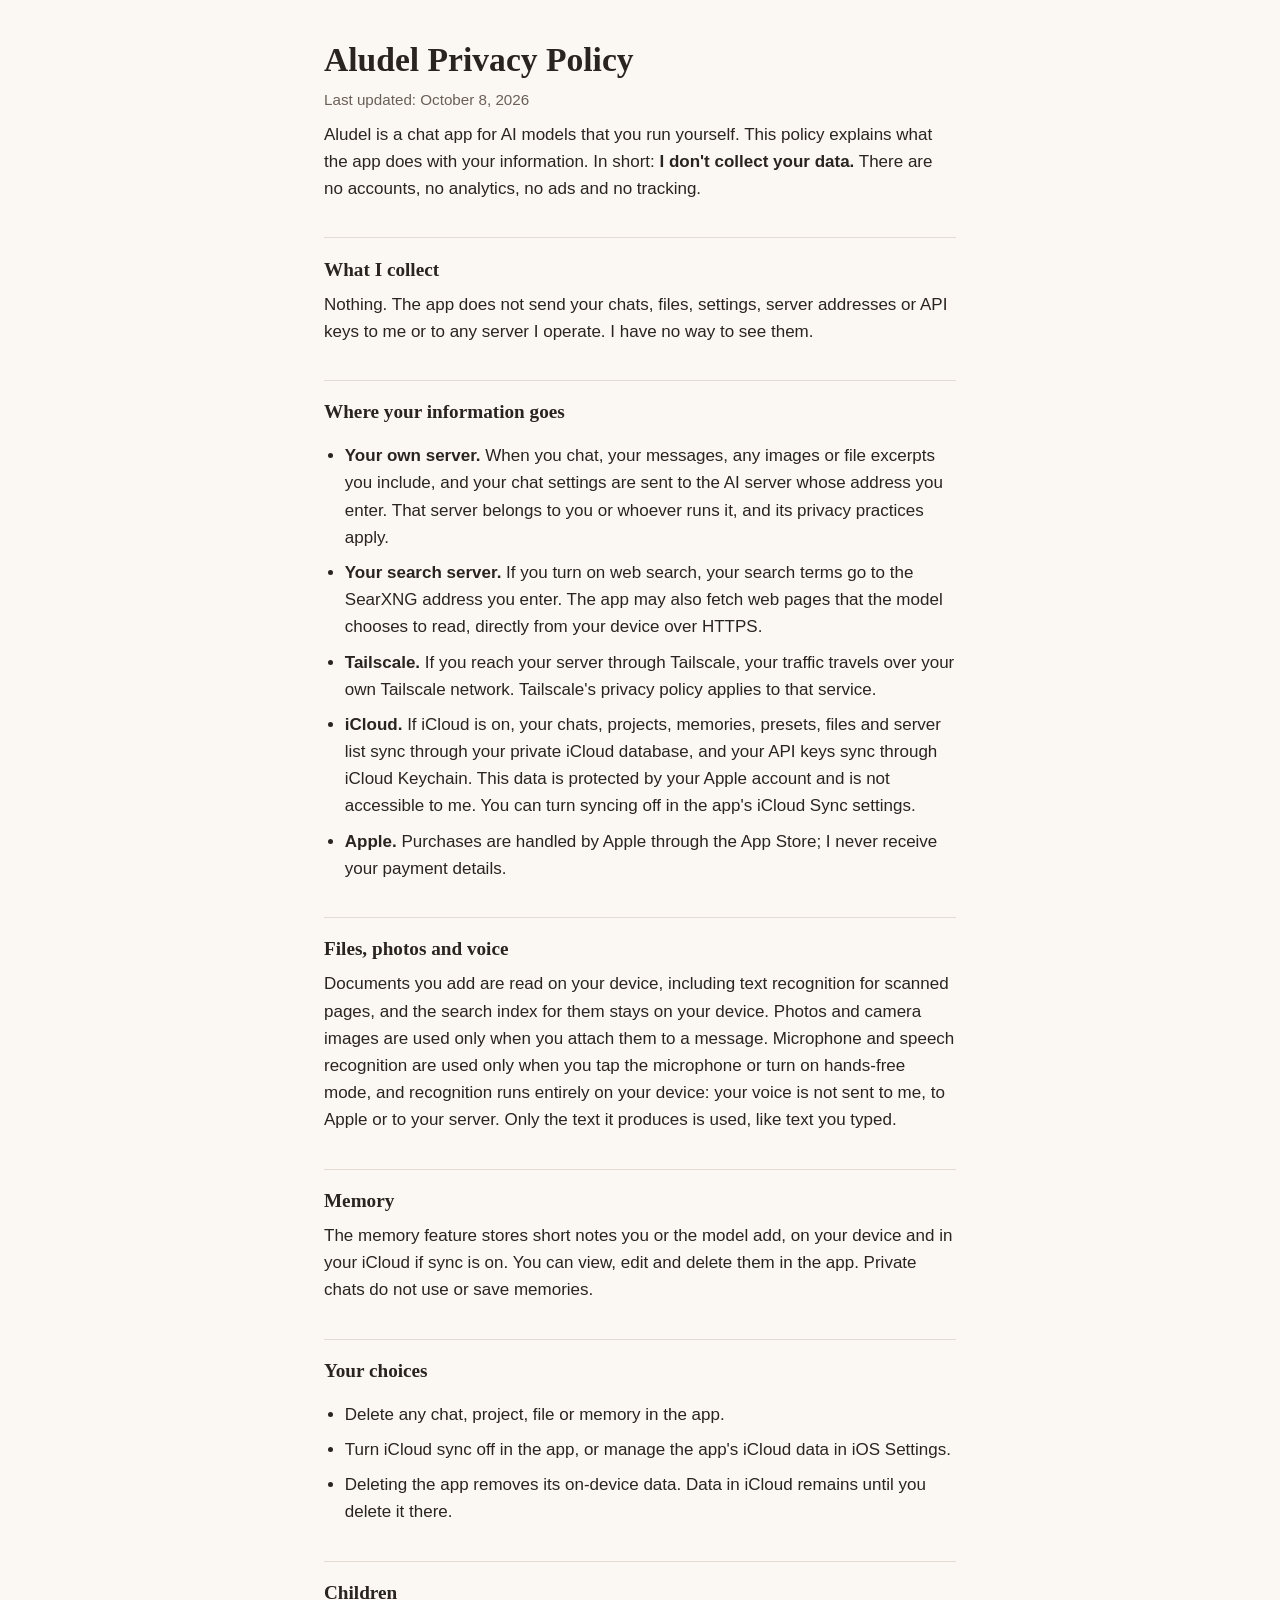
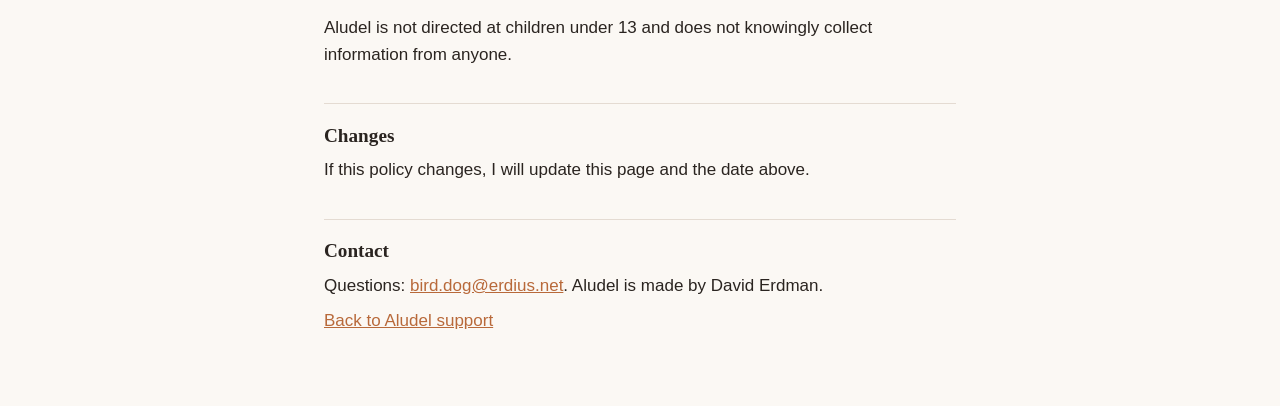
==== privacy/index.html @ 83236179 "Aludel support and privacy pages Co-Authored-By: Claude Sonnet 5.5 <noreply@anthropic.com> Claude-Se" ====
<!doctype html>
<html lang="en">
<head>
<meta charset="utf-8">
<meta name="viewport" content="width=device-width, initial-scale=1">
<title>Aludel Privacy Policy</title>
<link rel="stylesheet" href="../style.css">
</head>
<body>
<main>
<h1>Aludel Privacy Policy</h1>
<p class="muted">Last updated: October 8, 2026</p>

<p>Aludel is a chat app for AI models that you run yourself. This policy explains what the app does with your information. In short: <strong>I don't collect your data.</strong> There are no accounts, no analytics, no ads and no tracking.</p>

<h2>What I collect</h2>
<p>Nothing. The app does not send your chats, files, settings, server addresses or API keys to me or to any server I operate. I have no way to see them.</p>

<h2>Where your information goes</h2>
<ul>
<li><strong>Your own server.</strong> When you chat, your messages, any images or file excerpts you include, and your chat settings are sent to the AI server whose address you enter. That server belongs to you or whoever runs it, and its privacy practices apply.</li>
<li><strong>Your search server.</strong> If you turn on web search, your search terms go to the SearXNG address you enter. The app may also fetch web pages that the model chooses to read, directly from your device over HTTPS.</li>
<li><strong>Tailscale.</strong> If you reach your server through Tailscale, your traffic travels over your own Tailscale network. Tailscale's privacy policy applies to that service.</li>
<li><strong>iCloud.</strong> If iCloud is on, your chats, projects, memories, presets, files and server list sync through your private iCloud database, and your API keys sync through iCloud Keychain. This data is protected by your Apple account and is not accessible to me. You can turn syncing off in the app's iCloud Sync settings.</li>
<li><strong>Apple.</strong> Purchases are handled by Apple through the App Store; I never receive your payment details.</li>
</ul>

<h2>Files, photos and voice</h2>
<p>Documents you add are read on your device, including text recognition for scanned pages, and the search index for them stays on your device. Photos and camera images are used only when you attach them to a message. Microphone and speech recognition are used only when you tap the microphone or turn on hands-free mode, and recognition runs entirely on your device: your voice is not sent to me, to Apple or to your server. Only the text it produces is used, like text you typed.</p>

<h2>Memory</h2>
<p>The memory feature stores short notes you or the model add, on your device and in your iCloud if sync is on. You can view, edit and delete them in the app. Private chats do not use or save memories.</p>

<h2>Your choices</h2>
<ul>
<li>Delete any chat, project, file or memory in the app.</li>
<li>Turn iCloud sync off in the app, or manage the app's iCloud data in iOS Settings.</li>
<li>Deleting the app removes its on-device data. Data in iCloud remains until you delete it there.</li>
</ul>

<h2>Children</h2>
<p>Aludel is not directed at children under 13 and does not knowingly collect information from anyone.</p>

<h2>Changes</h2>
<p>If this policy changes, I will update this page and the date above.</p>

<h2>Contact</h2>
<p>Questions: <a href="mailto:bird.dog@erdius.net">bird.dog@erdius.net</a>. Aludel is made by David Erdman.</p>

<p><a href="../">Back to Aludel support</a></p>
</main>
</body>
</html>
---- style.css ----
:root { --bg:#fbf8f4; --fg:#2a2420; --muted:#6b5f57; --accent:#b8693a; --rule:#e4dbd2; }
@media (prefers-color-scheme: dark) { :root { --bg:#14161d; --fg:#ece6df; --muted:#a79c92; --accent:#e0985f; --rule:#2c2f3a; } }
* { box-sizing: border-box; }
body { margin:0; background:var(--bg); color:var(--fg); font:17px/1.6 -apple-system, "SF Pro Text", "Helvetica Neue", Arial, sans-serif; }
main { max-width: 42rem; margin: 0 auto; padding: 2.5rem 1.25rem 4rem; }
h1 { font: 600 2.1rem/1.2 "New York", Georgia, serif; margin: 0 0 .25rem; }
h2 { font: 600 1.2rem/1.3 "New York", Georgia, serif; margin: 2.2rem 0 .4rem; padding-top: 1.2rem; border-top: 1px solid var(--rule); }
p, li { margin: .5rem 0; }
.muted { color: var(--muted); font-size: .95rem; }
a { color: var(--accent); }
ul { padding-left: 1.3rem; }
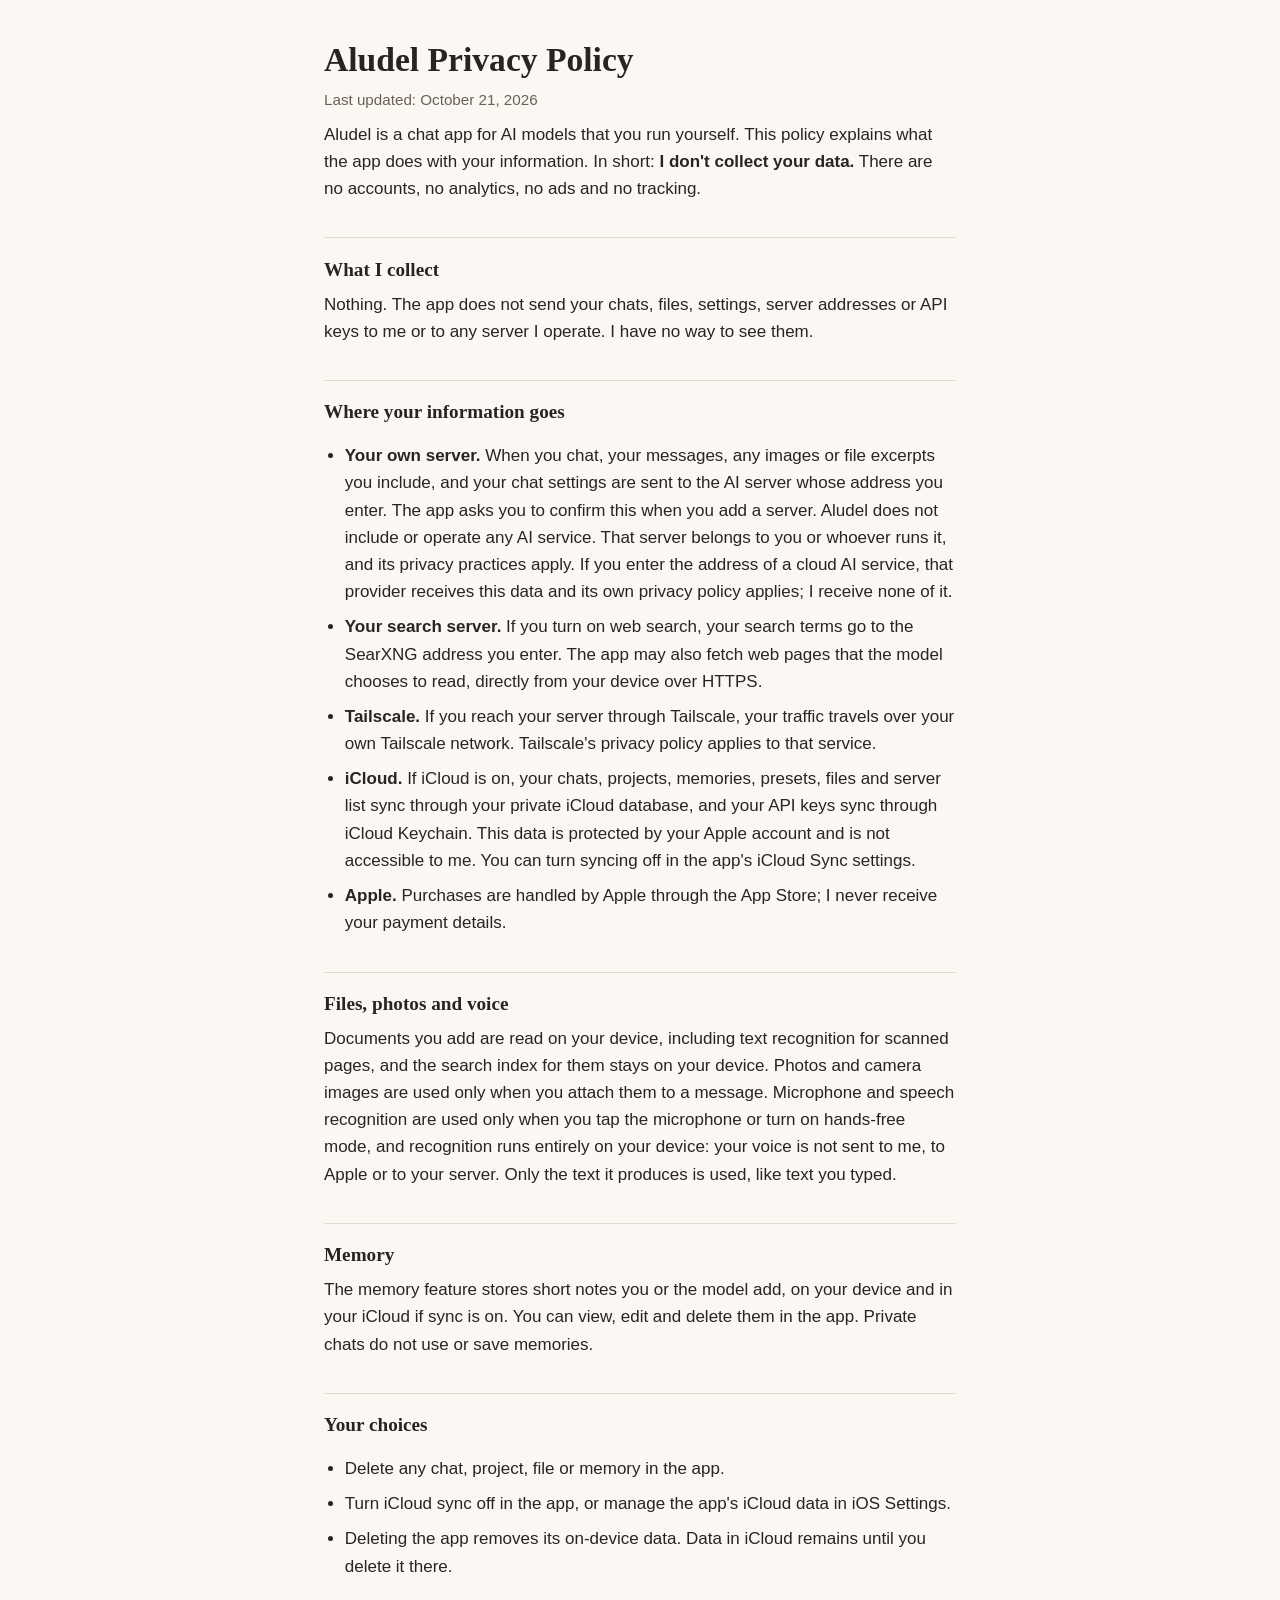
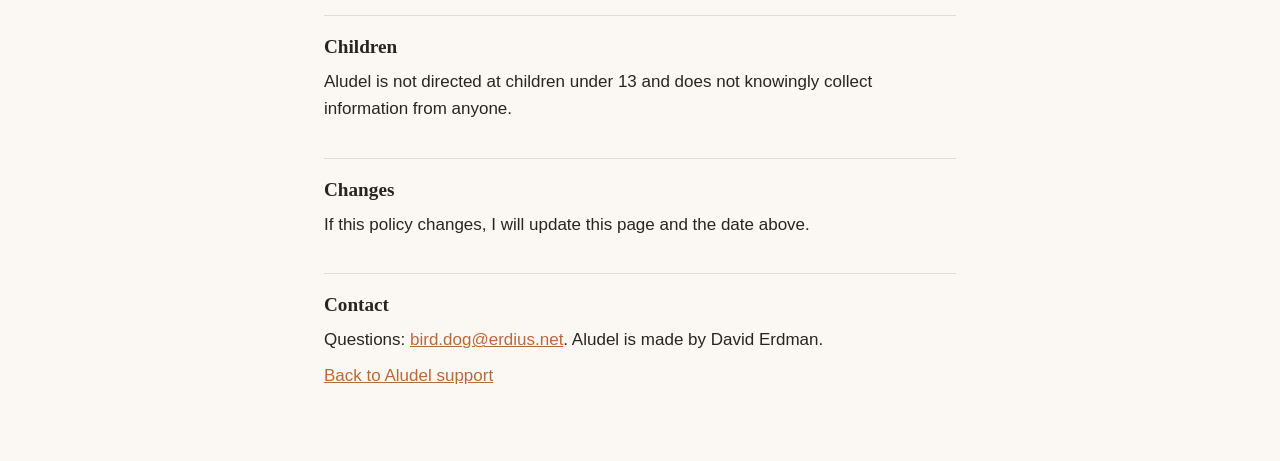
==== commit 1ff3647b: "Privacy: clarify what is sent to the server and the confirmation prompt" ====
--- a/privacy/index.html
+++ b/privacy/index.html
@@ -9,7 +9,7 @@
 <body>
 <main>
 <h1>Aludel Privacy Policy</h1>
-<p class="muted">Last updated: October 8, 2026</p>
+<p class="muted">Last updated: October 21, 2026</p>
 
 <p>Aludel is a chat app for AI models that you run yourself. This policy explains what the app does with your information. In short: <strong>I don't collect your data.</strong> There are no accounts, no analytics, no ads and no tracking.</p>
 
@@ -18,7 +18,7 @@
 
 <h2>Where your information goes</h2>
 <ul>
-<li><strong>Your own server.</strong> When you chat, your messages, any images or file excerpts you include, and your chat settings are sent to the AI server whose address you enter. That server belongs to you or whoever runs it, and its privacy practices apply.</li>
+<li><strong>Your own server.</strong> When you chat, your messages, any images or file excerpts you include, and your chat settings are sent to the AI server whose address you enter. The app asks you to confirm this when you add a server. Aludel does not include or operate any AI service. That server belongs to you or whoever runs it, and its privacy practices apply. If you enter the address of a cloud AI service, that provider receives this data and its own privacy policy applies; I receive none of it.</li>
 <li><strong>Your search server.</strong> If you turn on web search, your search terms go to the SearXNG address you enter. The app may also fetch web pages that the model chooses to read, directly from your device over HTTPS.</li>
 <li><strong>Tailscale.</strong> If you reach your server through Tailscale, your traffic travels over your own Tailscale network. Tailscale's privacy policy applies to that service.</li>
 <li><strong>iCloud.</strong> If iCloud is on, your chats, projects, memories, presets, files and server list sync through your private iCloud database, and your API keys sync through iCloud Keychain. This data is protected by your Apple account and is not accessible to me. You can turn syncing off in the app's iCloud Sync settings.</li>
